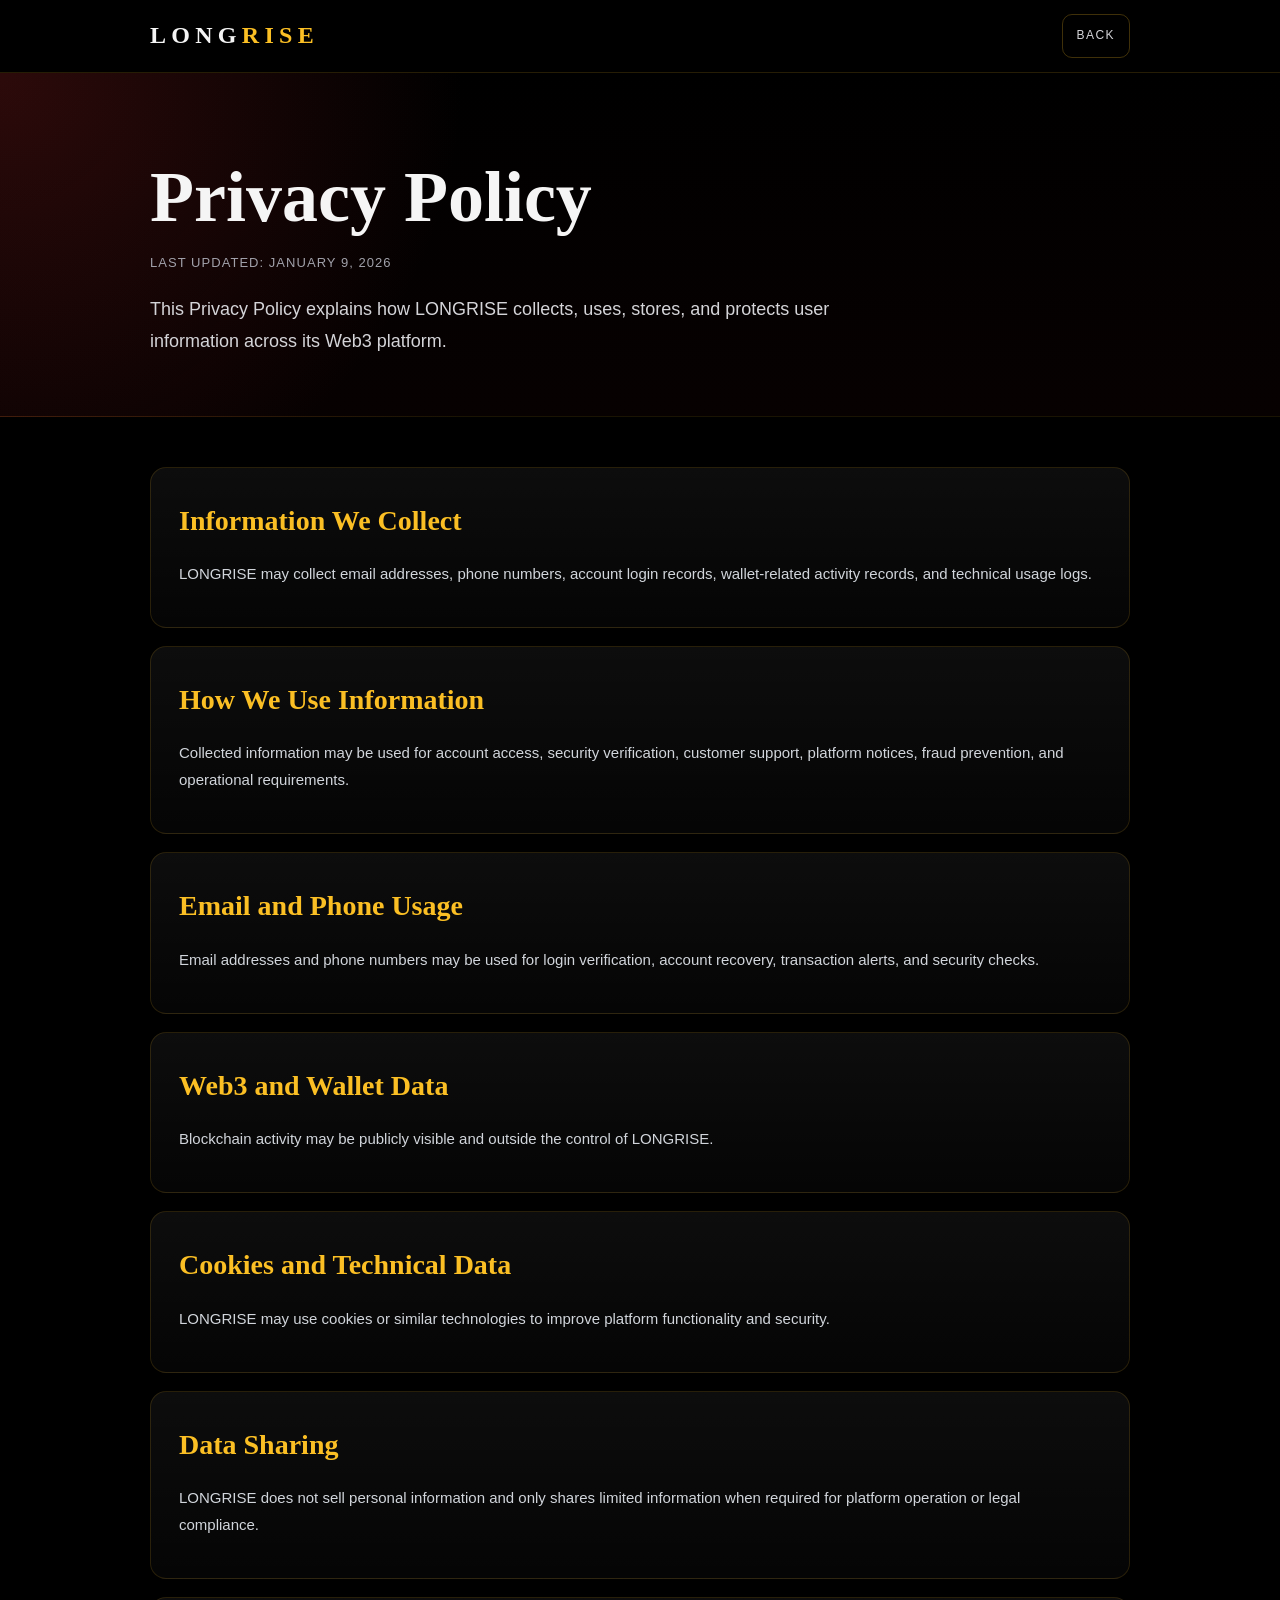
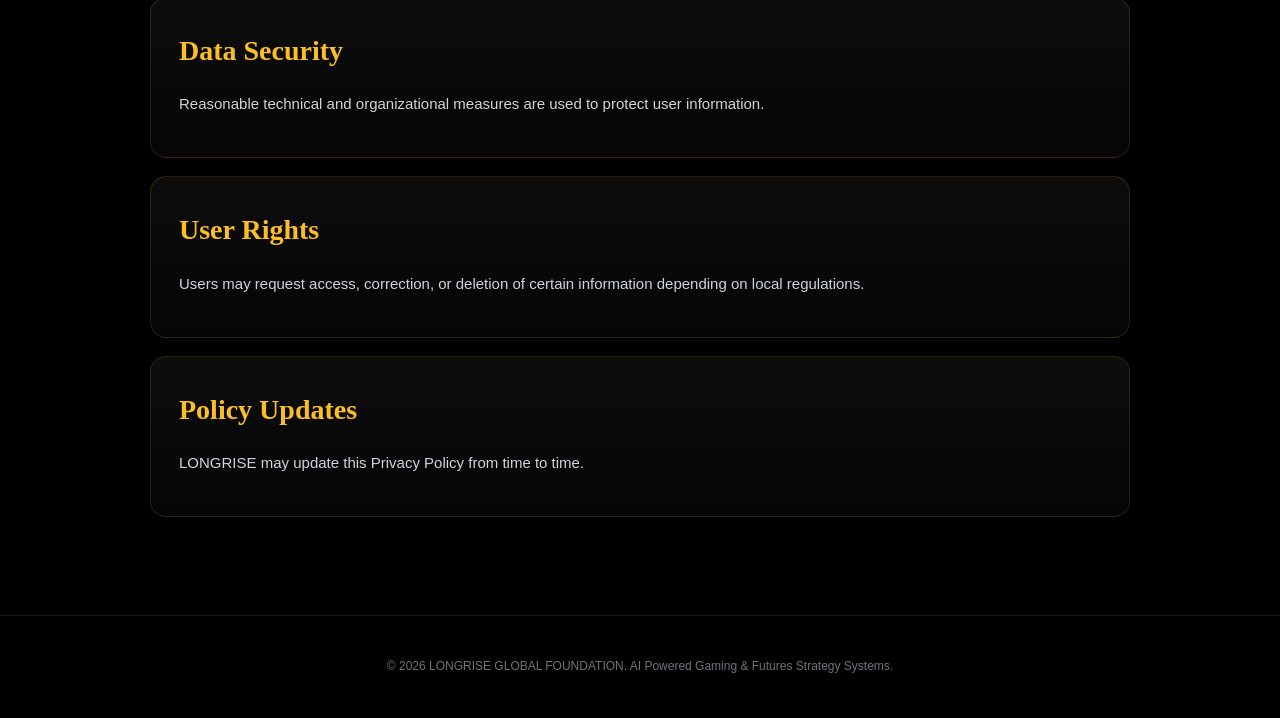
==== privacy-policy.html @ d412957f "Add privacy policy page" ====
<!doctype html>
<html lang="en">
<head>
<meta charset="utf-8">
<meta name="viewport" content="width=device-width, initial-scale=1">
<title>Privacy Policy</title>
<style>
body{
margin:0;
background:#000;
color:#f5f5f5;
font-family:Inter,Arial,sans-serif;
line-height:1.8;
}
.container{
width:min(980px,calc(100% - 40px));
margin:0 auto;
}
nav{
position:sticky;
top:0;
background:rgba(0,0,0,.85);
backdrop-filter:blur(12px);
border-bottom:1px solid rgba(251,191,36,.15);
}
.nav-inner{
height:72px;
display:flex;
align-items:center;
justify-content:space-between;
}
.brand{
font-family:Georgia,serif;
font-size:24px;
font-weight:900;
letter-spacing:.22em;
}
.brand span{color:#fbbf24;}
.back{
color:#d4d4d8;
text-decoration:none;
border:1px solid rgba(251,191,36,.25);
padding:10px 14px;
border-radius:10px;
font-size:12px;
letter-spacing:.12em;
text-transform:uppercase;
}
header{
padding:90px 0 40px;
border-bottom:1px solid rgba(251,191,36,.1);
background:
radial-gradient(circle at top left, rgba(127,29,29,.35), transparent 35%),
linear-gradient(180deg,#000,#070101);
}
h1{
font-family:Georgia,serif;
font-size:72px;
line-height:.95;
margin:0 0 20px;
}
.updated{
color:#a1a1aa;
font-size:13px;
text-transform:uppercase;
letter-spacing:.08em;
}
.intro{
max-width:760px;
font-size:18px;
color:#d4d4d8;
}
main{
padding:50px 0 80px;
}
.section{
background:linear-gradient(180deg,rgba(255,255,255,.05),rgba(255,255,255,.02));
border:1px solid rgba(251,191,36,.14);
border-radius:16px;
padding:28px;
margin-bottom:18px;
}
.section h2{
margin:0 0 14px;
font-family:Georgia,serif;
font-size:28px;
color:#fbbf24;
}
.section p{
margin:0 0 12px;
color:#d1d5db;
font-size:15px;
}
footer{
border-top:1px solid rgba(251,191,36,.1);
padding:40px 0;
text-align:center;
color:#71717a;
font-size:12px;
}
</style>
</head>
<body>
<nav>
<div class="container nav-inner">
<div class="brand">LONG<span>RISE</span></div>
<a class="back" href="index.html">Back</a>
</div>
</nav>

<header>
<div class="container">
<h1>Privacy Policy</h1>
<div class="updated">Last Updated: January 9, 2026</div>
<p class="intro">This Privacy Policy explains how LONGRISE collects, uses, stores, and protects user information across its Web3 platform.</p>
</div>
</header>

<main>
<div class="container">
<section class="section"><h2>Information We Collect</h2><p>LONGRISE may collect email addresses, phone numbers, account login records, wallet-related activity records, and technical usage logs.</p></section><section class="section"><h2>How We Use Information</h2><p>Collected information may be used for account access, security verification, customer support, platform notices, fraud prevention, and operational requirements.</p></section><section class="section"><h2>Email and Phone Usage</h2><p>Email addresses and phone numbers may be used for login verification, account recovery, transaction alerts, and security checks.</p></section><section class="section"><h2>Web3 and Wallet Data</h2><p>Blockchain activity may be publicly visible and outside the control of LONGRISE.</p></section><section class="section"><h2>Cookies and Technical Data</h2><p>LONGRISE may use cookies or similar technologies to improve platform functionality and security.</p></section><section class="section"><h2>Data Sharing</h2><p>LONGRISE does not sell personal information and only shares limited information when required for platform operation or legal compliance.</p></section><section class="section"><h2>Data Security</h2><p>Reasonable technical and organizational measures are used to protect user information.</p></section><section class="section"><h2>User Rights</h2><p>Users may request access, correction, or deletion of certain information depending on local regulations.</p></section><section class="section"><h2>Policy Updates</h2><p>LONGRISE may update this Privacy Policy from time to time.</p></section>
</div>
</main>

<footer>
<div class="container">
© 2026 LONGRISE GLOBAL FOUNDATION. AI Powered Gaming & Futures Strategy Systems.
</div>
</footer>
</body>
</html>
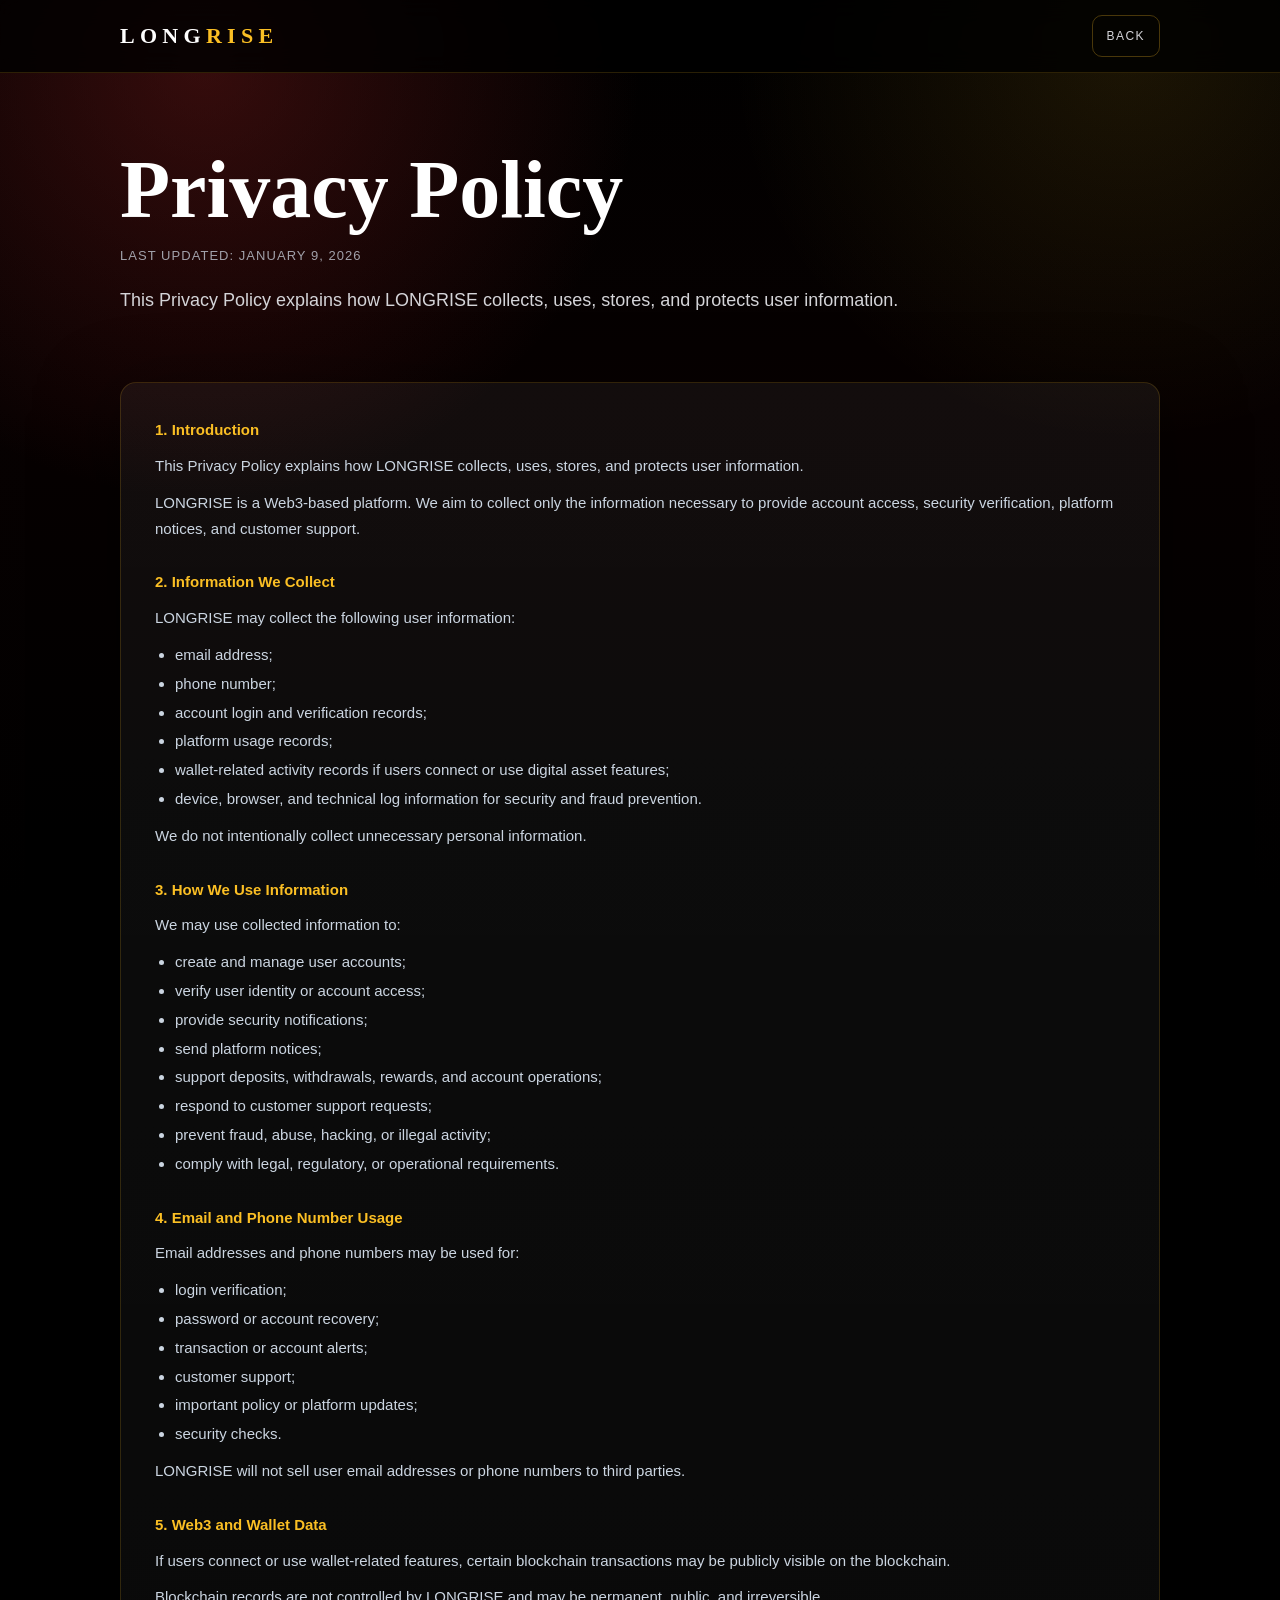
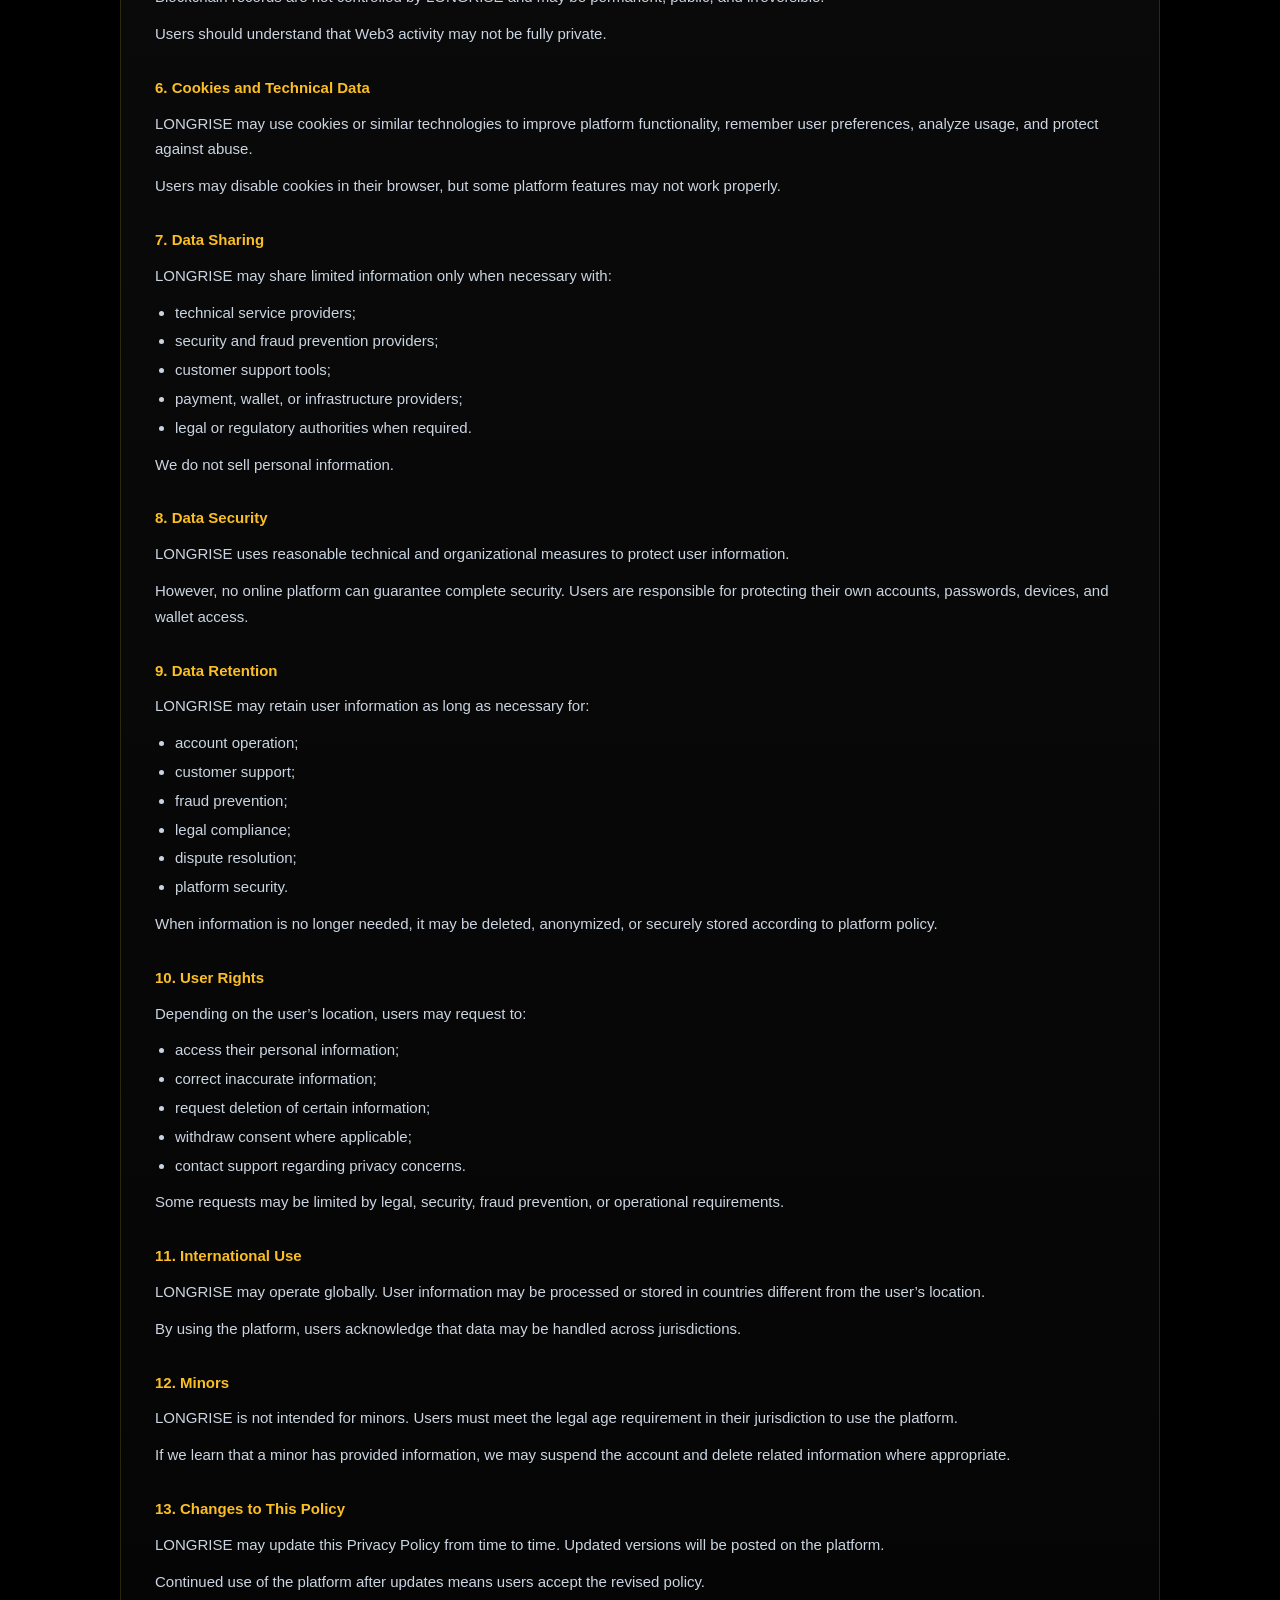
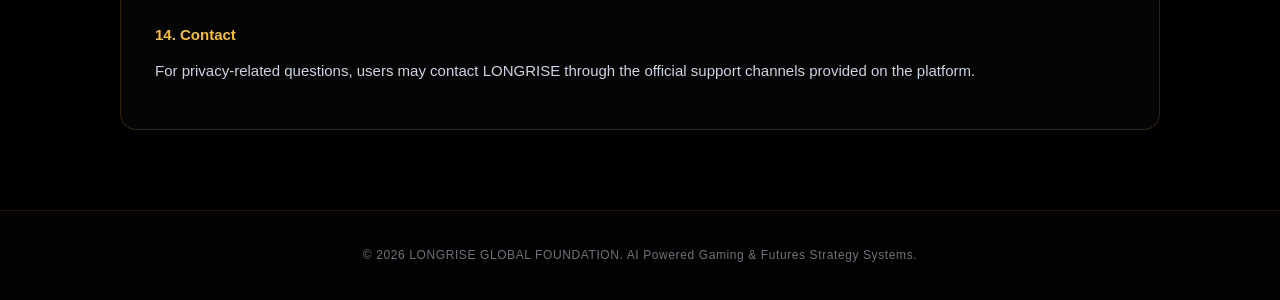
==== commit ebb2d945: "Add files via upload" ====
--- a/privacy-policy.html
+++ b/privacy-policy.html
@@ -1,131 +1,46 @@
 <!doctype html>
-<html lang="en">
-<head>
-<meta charset="utf-8">
-<meta name="viewport" content="width=device-width, initial-scale=1">
-<title>Privacy Policy</title>
-<style>
-body{
-margin:0;
-background:#000;
-color:#f5f5f5;
-font-family:Inter,Arial,sans-serif;
-line-height:1.8;
-}
-.container{
-width:min(980px,calc(100% - 40px));
-margin:0 auto;
-}
-nav{
-position:sticky;
-top:0;
-background:rgba(0,0,0,.85);
-backdrop-filter:blur(12px);
-border-bottom:1px solid rgba(251,191,36,.15);
-}
-.nav-inner{
-height:72px;
-display:flex;
-align-items:center;
-justify-content:space-between;
-}
-.brand{
-font-family:Georgia,serif;
-font-size:24px;
-font-weight:900;
-letter-spacing:.22em;
-}
-.brand span{color:#fbbf24;}
-.back{
-color:#d4d4d8;
-text-decoration:none;
-border:1px solid rgba(251,191,36,.25);
-padding:10px 14px;
-border-radius:10px;
-font-size:12px;
-letter-spacing:.12em;
-text-transform:uppercase;
-}
-header{
-padding:90px 0 40px;
-border-bottom:1px solid rgba(251,191,36,.1);
-background:
-radial-gradient(circle at top left, rgba(127,29,29,.35), transparent 35%),
-linear-gradient(180deg,#000,#070101);
-}
-h1{
-font-family:Georgia,serif;
-font-size:72px;
-line-height:.95;
-margin:0 0 20px;
-}
-.updated{
-color:#a1a1aa;
-font-size:13px;
-text-transform:uppercase;
-letter-spacing:.08em;
-}
-.intro{
-max-width:760px;
-font-size:18px;
-color:#d4d4d8;
-}
-main{
-padding:50px 0 80px;
-}
-.section{
-background:linear-gradient(180deg,rgba(255,255,255,.05),rgba(255,255,255,.02));
-border:1px solid rgba(251,191,36,.14);
-border-radius:16px;
-padding:28px;
-margin-bottom:18px;
-}
-.section h2{
-margin:0 0 14px;
-font-family:Georgia,serif;
-font-size:28px;
-color:#fbbf24;
-}
-.section p{
-margin:0 0 12px;
-color:#d1d5db;
-font-size:15px;
-}
-footer{
-border-top:1px solid rgba(251,191,36,.1);
-padding:40px 0;
-text-align:center;
-color:#71717a;
-font-size:12px;
-}
-</style>
-</head>
+<html lang="en"><head><meta charset="utf-8"><meta name="viewport" content="width=device-width, initial-scale=1">
+<title>Privacy Policy</title><style>
+:root{--gold:#fbbf24;--red:#450a0a;--line:rgba(251,191,36,.16)}
+*{box-sizing:border-box}
+body{margin:0;background:#000;color:#e5e7eb;font-family:Inter,Arial,sans-serif;line-height:1.72}
+body:before{content:"";position:fixed;inset:0;z-index:-1;background:radial-gradient(circle at 16% 7%,rgba(127,29,29,.42),transparent 32%),radial-gradient(circle at 88% 5%,rgba(251,191,36,.11),transparent 28%),linear-gradient(180deg,#000,#070101 45%,#000)}
+.container{width:min(1040px,calc(100% - 40px));margin:0 auto}
+nav{border-bottom:1px solid var(--line);background:rgba(0,0,0,.82);backdrop-filter:blur(12px);position:sticky;top:0;z-index:10}
+.nav-inner{height:72px;display:flex;align-items:center;justify-content:space-between}
+.brand{font-family:Georgia,serif;font-weight:900;letter-spacing:.24em;color:#fff;font-size:22px}
+.brand span{color:var(--gold)}
+.back{color:#d4d4d8;text-decoration:none;border:1px solid rgba(251,191,36,.28);border-radius:10px;padding:10px 14px;font-size:12px;letter-spacing:.12em;text-transform:uppercase}
+header{padding:78px 0 30px}
+h1{font-family:Georgia,serif;font-size:clamp(46px,7vw,82px);line-height:.95;margin:0 0 16px;color:#fff}
+.updated{color:#a1a1aa;font-size:13px;letter-spacing:.08em;text-transform:uppercase;margin-bottom:18px}
+.intro{max-width:820px;color:#d4d4d8;font-size:18px;margin:0}
+.legal-box{margin:36px 0 80px;border:1px solid var(--line);background:linear-gradient(180deg,rgba(255,255,255,.052),rgba(255,255,255,.018));border-radius:16px;padding:34px;box-shadow:0 25px 80px rgba(0,0,0,.55)}
+.section{margin:0 0 28px}
+.section:last-child{margin-bottom:0}
+.section-title{font-size:15px;font-weight:800;color:#fbbf24;margin:0 0 10px;line-height:1.72}
+p{font-size:15px;color:#cbd5e1;margin:0 0 11px}
+ul{margin:0 0 11px 20px;padding:0}
+li{font-size:15px;color:#cbd5e1;margin:3px 0}
+footer{border-top:1px solid rgba(251,191,36,.12);background:#020202;padding:34px 0;text-align:center;color:#71717a;font-size:12px;letter-spacing:.05em}
+@media(max-width:700px){.nav-inner{height:auto;align-items:flex-start;flex-direction:column;gap:12px;padding:18px 0}.legal-box{padding:24px}}
+</style></head>
 <body>
-<nav>
-<div class="container nav-inner">
-<div class="brand">LONG<span>RISE</span></div>
-<a class="back" href="index.html">Back</a>
-</div>
-</nav>
-
-<header>
-<div class="container">
-<h1>Privacy Policy</h1>
-<div class="updated">Last Updated: January 9, 2026</div>
-<p class="intro">This Privacy Policy explains how LONGRISE collects, uses, stores, and protects user information across its Web3 platform.</p>
-</div>
-</header>
-
-<main>
-<div class="container">
-<section class="section"><h2>Information We Collect</h2><p>LONGRISE may collect email addresses, phone numbers, account login records, wallet-related activity records, and technical usage logs.</p></section><section class="section"><h2>How We Use Information</h2><p>Collected information may be used for account access, security verification, customer support, platform notices, fraud prevention, and operational requirements.</p></section><section class="section"><h2>Email and Phone Usage</h2><p>Email addresses and phone numbers may be used for login verification, account recovery, transaction alerts, and security checks.</p></section><section class="section"><h2>Web3 and Wallet Data</h2><p>Blockchain activity may be publicly visible and outside the control of LONGRISE.</p></section><section class="section"><h2>Cookies and Technical Data</h2><p>LONGRISE may use cookies or similar technologies to improve platform functionality and security.</p></section><section class="section"><h2>Data Sharing</h2><p>LONGRISE does not sell personal information and only shares limited information when required for platform operation or legal compliance.</p></section><section class="section"><h2>Data Security</h2><p>Reasonable technical and organizational measures are used to protect user information.</p></section><section class="section"><h2>User Rights</h2><p>Users may request access, correction, or deletion of certain information depending on local regulations.</p></section><section class="section"><h2>Policy Updates</h2><p>LONGRISE may update this Privacy Policy from time to time.</p></section>
-</div>
-</main>
-
-<footer>
-<div class="container">
-© 2026 LONGRISE GLOBAL FOUNDATION. AI Powered Gaming & Futures Strategy Systems.
-</div>
-</footer>
-</body>
-</html>+<nav><div class="container nav-inner"><div class="brand">LONG<span>RISE</span></div><a class="back" href="index.html">Back</a></div></nav>
+<header><div class="container"><h1>Privacy Policy</h1><div class="updated">Last Updated: January 9, 2026</div><p class="intro">This Privacy Policy explains how LONGRISE collects, uses, stores, and protects user information.</p></div></header>
+<main><div class="container"><div class="legal-box"><div class="section"><div class="section-title">1. Introduction</div><p>This Privacy Policy explains how LONGRISE collects, uses, stores, and protects user information.</p><p>LONGRISE is a Web3-based platform. We aim to collect only the information necessary to provide account access, security verification, platform notices, and customer support.</p></div>
+<div class="section"><div class="section-title">2. Information We Collect</div><p>LONGRISE may collect the following user information:</p><ul><li>email address;</li><li>phone number;</li><li>account login and verification records;</li><li>platform usage records;</li><li>wallet-related activity records if users connect or use digital asset features;</li><li>device, browser, and technical log information for security and fraud prevention.</li></ul><p>We do not intentionally collect unnecessary personal information.</p></div>
+<div class="section"><div class="section-title">3. How We Use Information</div><p>We may use collected information to:</p><ul><li>create and manage user accounts;</li><li>verify user identity or account access;</li><li>provide security notifications;</li><li>send platform notices;</li><li>support deposits, withdrawals, rewards, and account operations;</li><li>respond to customer support requests;</li><li>prevent fraud, abuse, hacking, or illegal activity;</li><li>comply with legal, regulatory, or operational requirements.</li></ul></div>
+<div class="section"><div class="section-title">4. Email and Phone Number Usage</div><p>Email addresses and phone numbers may be used for:</p><ul><li>login verification;</li><li>password or account recovery;</li><li>transaction or account alerts;</li><li>customer support;</li><li>important policy or platform updates;</li><li>security checks.</li></ul><p>LONGRISE will not sell user email addresses or phone numbers to third parties.</p></div>
+<div class="section"><div class="section-title">5. Web3 and Wallet Data</div><p>If users connect or use wallet-related features, certain blockchain transactions may be publicly visible on the blockchain.</p><p>Blockchain records are not controlled by LONGRISE and may be permanent, public, and irreversible.</p><p>Users should understand that Web3 activity may not be fully private.</p></div>
+<div class="section"><div class="section-title">6. Cookies and Technical Data</div><p>LONGRISE may use cookies or similar technologies to improve platform functionality, remember user preferences, analyze usage, and protect against abuse.</p><p>Users may disable cookies in their browser, but some platform features may not work properly.</p></div>
+<div class="section"><div class="section-title">7. Data Sharing</div><p>LONGRISE may share limited information only when necessary with:</p><ul><li>technical service providers;</li><li>security and fraud prevention providers;</li><li>customer support tools;</li><li>payment, wallet, or infrastructure providers;</li><li>legal or regulatory authorities when required.</li></ul><p>We do not sell personal information.</p></div>
+<div class="section"><div class="section-title">8. Data Security</div><p>LONGRISE uses reasonable technical and organizational measures to protect user information.</p><p>However, no online platform can guarantee complete security. Users are responsible for protecting their own accounts, passwords, devices, and wallet access.</p></div>
+<div class="section"><div class="section-title">9. Data Retention</div><p>LONGRISE may retain user information as long as necessary for:</p><ul><li>account operation;</li><li>customer support;</li><li>fraud prevention;</li><li>legal compliance;</li><li>dispute resolution;</li><li>platform security.</li></ul><p>When information is no longer needed, it may be deleted, anonymized, or securely stored according to platform policy.</p></div>
+<div class="section"><div class="section-title">10. User Rights</div><p>Depending on the user’s location, users may request to:</p><ul><li>access their personal information;</li><li>correct inaccurate information;</li><li>request deletion of certain information;</li><li>withdraw consent where applicable;</li><li>contact support regarding privacy concerns.</li></ul><p>Some requests may be limited by legal, security, fraud prevention, or operational requirements.</p></div>
+<div class="section"><div class="section-title">11. International Use</div><p>LONGRISE may operate globally. User information may be processed or stored in countries different from the user’s location.</p><p>By using the platform, users acknowledge that data may be handled across jurisdictions.</p></div>
+<div class="section"><div class="section-title">12. Minors</div><p>LONGRISE is not intended for minors. Users must meet the legal age requirement in their jurisdiction to use the platform.</p><p>If we learn that a minor has provided information, we may suspend the account and delete related information where appropriate.</p></div>
+<div class="section"><div class="section-title">13. Changes to This Policy</div><p>LONGRISE may update this Privacy Policy from time to time. Updated versions will be posted on the platform.</p><p>Continued use of the platform after updates means users accept the revised policy.</p></div>
+<div class="section"><div class="section-title">14. Contact</div><p>For privacy-related questions, users may contact LONGRISE through the official support channels provided on the platform.</p></div></div></div></main>
+<footer><div class="container">© 2026 LONGRISE GLOBAL FOUNDATION. AI Powered Gaming & Futures Strategy Systems.</div></footer>
+</body></html>
